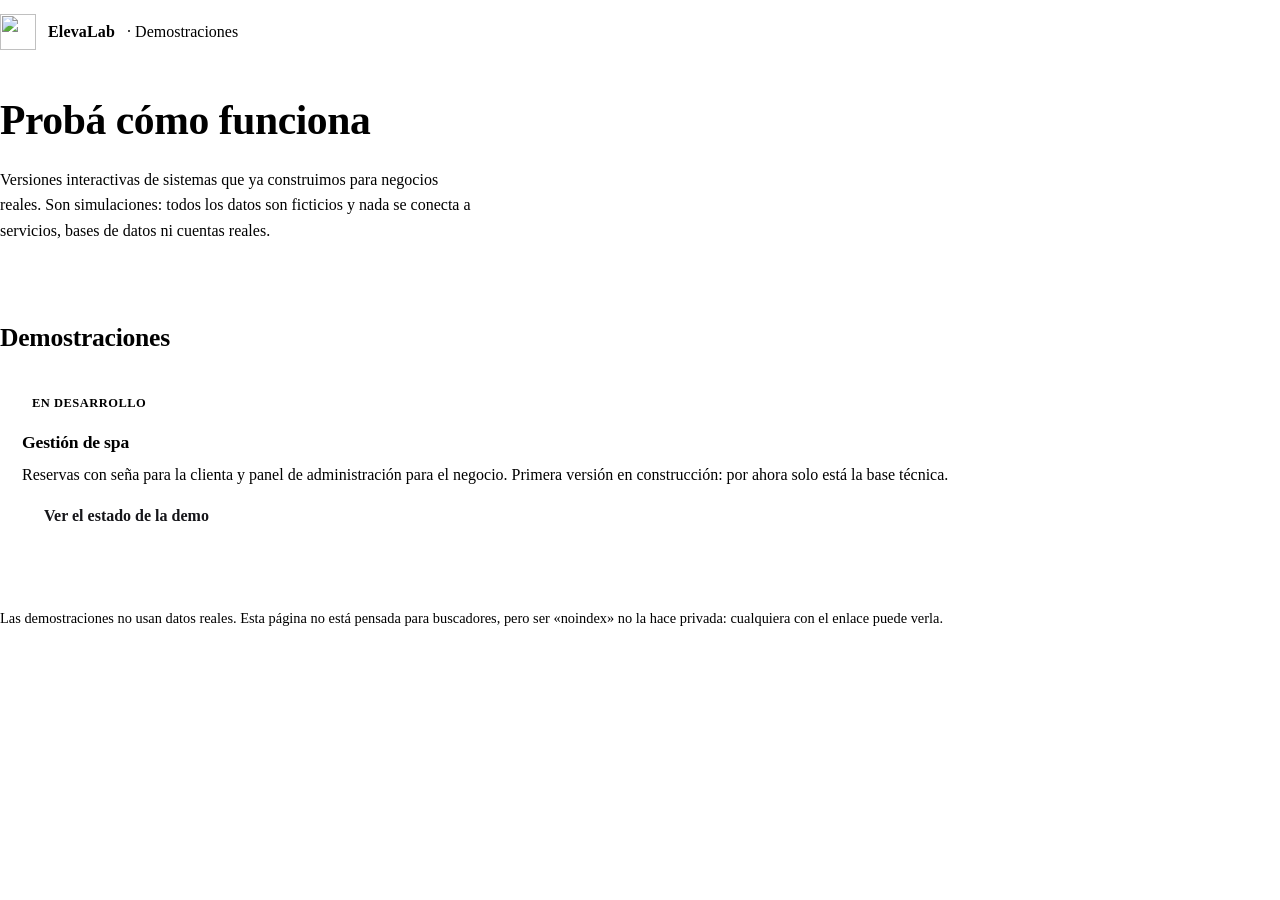
==== index.html @ 703a717d "Create index.html" ====
<!doctype html>
<html lang="es">
<head>
  <meta charset="utf-8">
  <meta name="viewport" content="width=device-width, initial-scale=1, viewport-fit=cover">
  <meta name="robots" content="noindex, nofollow">
  <title>Demostraciones · ElevaLab</title>
  <meta name="description" content="Demostraciones interactivas de sistemas de ElevaLab. Todos los datos son ficticios.">
  <meta name="theme-color" content="#0b0b0d">
  <link rel="icon" type="image/png" href="assets/img/logo-dorado-160.png">
  <link rel="stylesheet" href="assets/css/elevalab-tokens.css">
  <link rel="stylesheet" href="assets/css/base.css">
</head>
<body>
  <header class="cabecera">
    <div class="contenedor">
      <img src="assets/img/logo-dorado-160.png" width="36" height="36" alt="">
      <a class="marca" href="https://elevalab.com.ar/">ElevaLab</a>
      <span class="apagado">· Demostraciones</span>
    </div>
  </header>

  <main class="contenedor">
    <section class="seccion">
      <h1>Probá cómo funciona</h1>
      <p class="apagado" style="max-width:60ch">
        Versiones interactivas de sistemas que ya construimos para negocios reales. Son simulaciones:
        todos los datos son ficticios y nada se conecta a servicios, bases de datos ni cuentas reales.
      </p>
    </section>

    <section class="seccion" aria-labelledby="t-demos">
      <h2 id="t-demos">Demostraciones</h2>
      <div class="rejilla">
        <article class="tarjeta">
          <p><span class="etiqueta">En desarrollo</span></p>
          <h3>Gestión de spa</h3>
          <p class="apagado">
            Reservas con seña para la clienta y panel de administración para el negocio.
            Primera versión en construcción: por ahora solo está la base técnica.
          </p>
          <a class="btn btn-oro" href="spa/index.html">Ver el estado de la demo</a>
        </article>
      </div>
    </section>
  </main>

  <footer class="contenedor aviso-pie">
    Las demostraciones no usan datos reales. Esta página no está pensada para buscadores, pero ser «noindex» no la hace privada:
    cualquiera con el enlace puede verla.
  </footer>
</body>
</html>
---- assets/css/base.css ----
/* ElevaLab · base común de las demos (reinicio, tipografía, botones, tarjetas)
   Depende de: elevalab-tokens.css (cargarlo antes). */
*, *::before, *::after { box-sizing: border-box; }
html { -webkit-text-size-adjust: 100%; }
body {
  margin: 0; background: var(--negro); color: var(--texto);
  font-family: var(--fuente); font-size: 1rem; line-height: 1.6;
  padding-bottom: env(safe-area-inset-bottom, 0px);
}
img, svg { max-width: 100%; height: auto; }
h1, h2, h3 { line-height: 1.2; margin: 0 0 .5em; letter-spacing: -.01em; }
h1 { font-size: clamp(1.7rem, 5vw, 2.6rem); }
h2 { font-size: clamp(1.25rem, 3.4vw, 1.6rem); }
h3 { font-size: 1.1rem; }
p { margin: 0 0 1em; }
a { color: var(--oro); text-underline-offset: 3px; }
a:hover { color: var(--oro-claro); }
:focus-visible { outline: 2px solid var(--oro); outline-offset: 3px; border-radius: 4px; }
[hidden] { display: none !important; }
.sr-only { position: absolute; width: 1px; height: 1px; overflow: hidden; clip: rect(0 0 0 0); white-space: nowrap; }

.contenedor { width: 100%; max-width: var(--contenedor); margin: 0 auto; padding: 0 var(--pad); }
.seccion { padding: 32px 0; }
.apagado { color: var(--apagado); }
.pequeno { font-size: .9rem; }

.cabecera { border-bottom: 1px solid var(--linea); background: var(--carbon); }
.cabecera .contenedor { display: flex; align-items: center; gap: 12px; min-height: 64px; }
.cabecera img { width: 36px; height: 36px; }
.cabecera .marca { font-weight: 700; color: var(--texto); text-decoration: none; letter-spacing: .01em; }

.btn {
  display: inline-flex; align-items: center; justify-content: center; gap: 8px;
  min-height: var(--toque); padding: 0 22px; border-radius: 999px; cursor: pointer;
  font: inherit; font-weight: 600; text-decoration: none;
  border: 1px solid var(--linea); background: var(--carbon-2); color: var(--texto);
}
.btn:hover { border-color: var(--oro); color: var(--texto); }
.btn-oro { background: var(--oro); border-color: var(--oro); color: #16161a; }
.btn-oro:hover { background: var(--oro-claro); border-color: var(--oro-claro); color: #16161a; }
.btn[aria-disabled="true"] { opacity: .5; cursor: not-allowed; }

.tarjeta { background: var(--carbon); border: 1px solid var(--linea); border-radius: var(--radio); padding: 22px; }
.rejilla { display: grid; gap: 16px; grid-template-columns: repeat(auto-fit, minmax(min(100%, 300px), 1fr)); }
.etiqueta {
  display: inline-block; padding: 2px 10px; border-radius: 999px; font-size: .78rem; font-weight: 700;
  letter-spacing: .04em; text-transform: uppercase; border: 1px solid var(--oro); color: var(--oro);
}
.aviso-pie { border-top: 1px solid var(--linea); color: var(--apagado); font-size: .9rem; padding: 24px 0 32px; }

@media (prefers-reduced-motion: reduce) { * { animation: none !important; transition: none !important; scroll-behavior: auto !important; } }
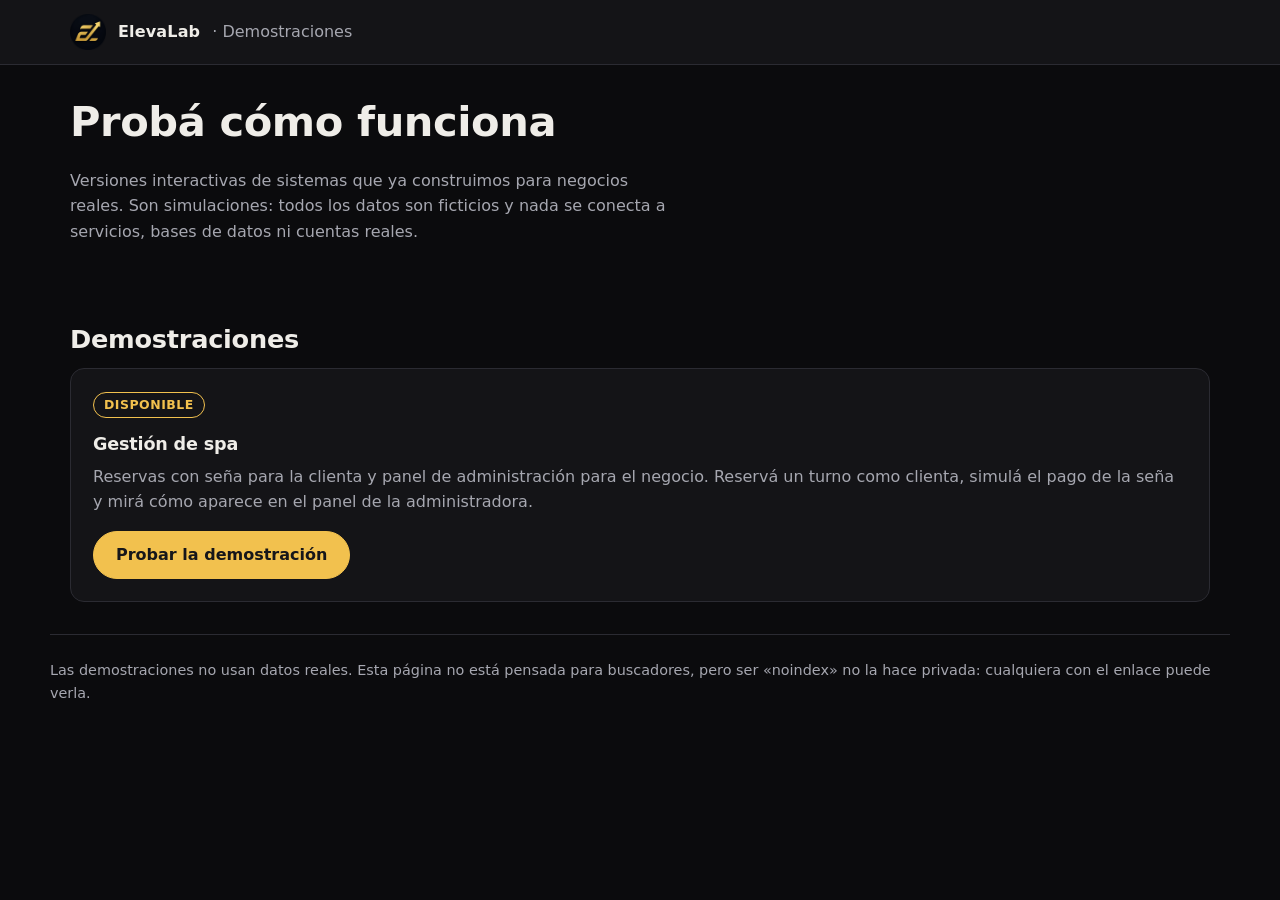
==== commit d470e657: "Update index.html" ====
--- a/index.html
+++ b/index.html
@@ -33,13 +33,13 @@
       <h2 id="t-demos">Demostraciones</h2>
       <div class="rejilla">
         <article class="tarjeta">
-          <p><span class="etiqueta">En desarrollo</span></p>
+          <p><span class="etiqueta">Disponible</span></p>
           <h3>Gestión de spa</h3>
           <p class="apagado">
             Reservas con seña para la clienta y panel de administración para el negocio.
-            Primera versión en construcción: por ahora solo está la base técnica.
+            Reservá un turno como clienta, simulá el pago de la seña y mirá cómo aparece en el panel de la administradora.
           </p>
-          <a class="btn btn-oro" href="spa/index.html">Ver el estado de la demo</a>
+          <a class="btn btn-oro" href="spa/index.html">Probar la demostración</a>
         </article>
       </div>
     </section>
--- a/assets/css/elevalab-tokens.css
+++ b/assets/css/elevalab-tokens.css
@@ -0,0 +1,31 @@
+/* ElevaLab · identidad visual (variables)
+   Copia propia de las variables de elevalab.com.ar (assets/css/style.css, rediseño V2).
+   Se duplican a propósito: así un cambio en la web institucional no rompe las demos.
+   Si la identidad de ElevaLab cambia, actualizar acá a mano.
+   Tipografía: la del sistema (sin Google Fonts ni archivos externos). */
+:root {
+  --negro: #0b0b0d;
+  --carbon: #141417;
+  --carbon-2: #1c1c21;
+  --linea: #2b2b32;
+  --blanco: #ffffff;
+  --texto: #efede8;
+  --apagado: #a6a7b0;
+  --oro: #f2c14e;
+  --oro-claro: #ffd980;
+  --oro-texto: #8a6200;
+  --claro: #f3f2ee;
+  --claro-texto: #16161a;
+  --claro-apagado: #55565e;
+  --claro-linea: #e2e0d8;
+  --ok: #7ad19b;
+  --error: #ff8f8f;
+
+  --fuente: system-ui, -apple-system, 'Segoe UI', Roboto, 'Helvetica Neue', Arial, sans-serif;
+  --fuente-mono: ui-monospace, SFMono-Regular, Menlo, Consolas, monospace;
+  --contenedor: 1180px;
+  --pad: 20px;
+  --radio: 14px;
+  --toque: 48px;
+  color-scheme: dark;
+}
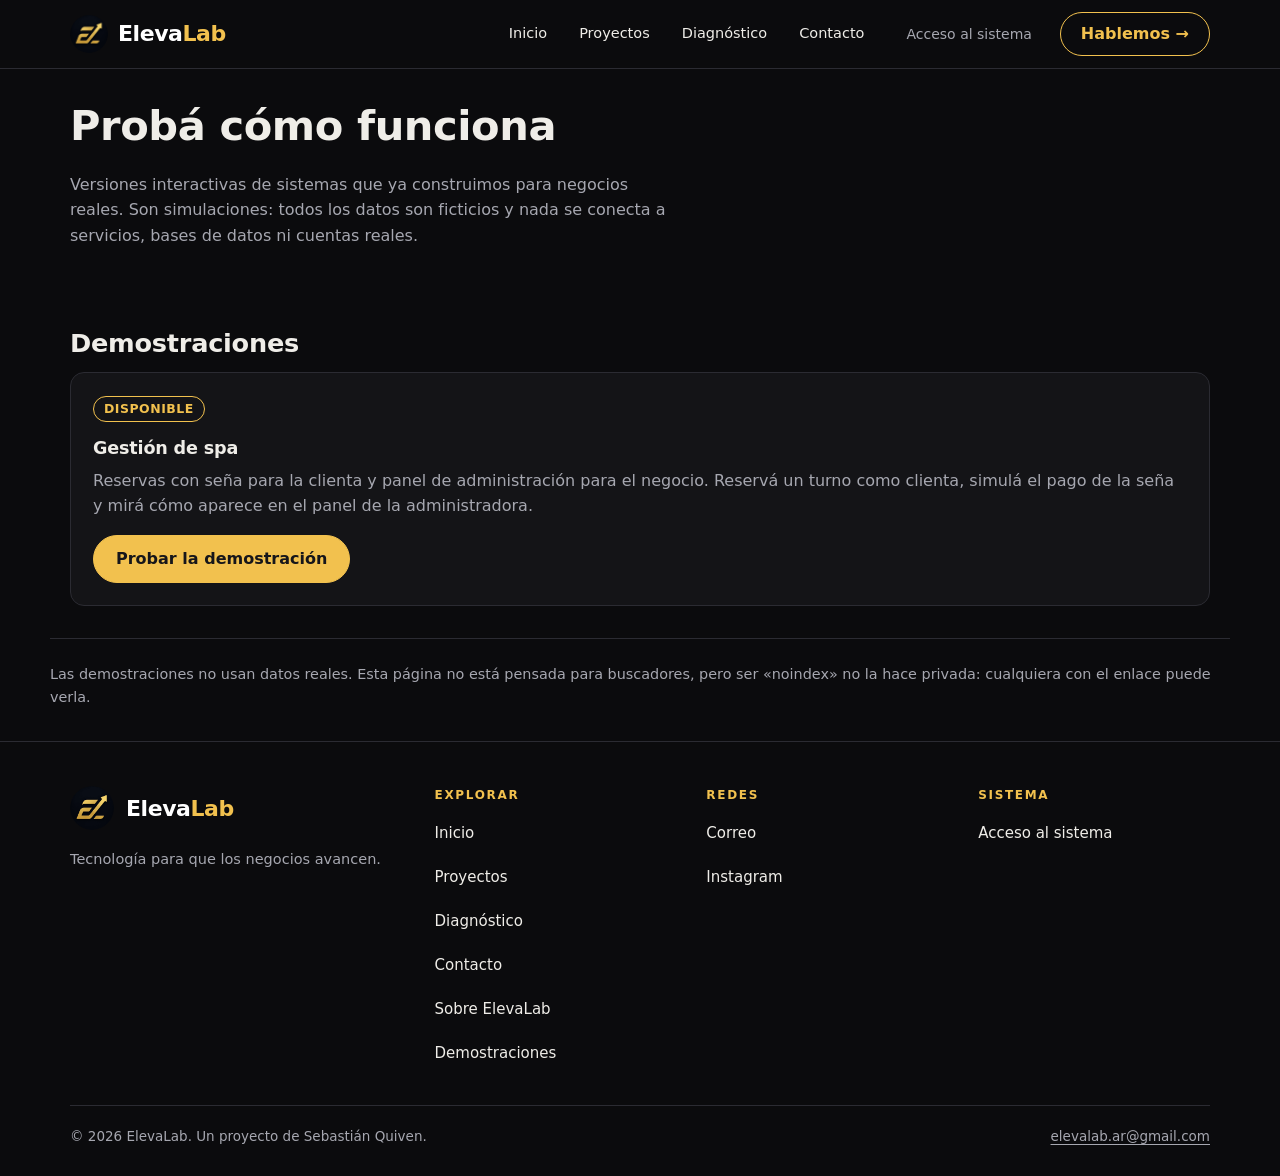
==== commit 6ddd9d38: "Update index.html" ====
--- a/index.html
+++ b/index.html
@@ -10,17 +10,12 @@
   <link rel="icon" type="image/png" href="assets/img/logo-dorado-160.png">
   <link rel="stylesheet" href="assets/css/elevalab-tokens.css">
   <link rel="stylesheet" href="assets/css/base.css">
+  <link rel="stylesheet" href="assets/css/sitio-elevalab.css">
 </head>
 <body>
-  <header class="cabecera">
-    <div class="contenedor">
-      <img src="assets/img/logo-dorado-160.png" width="36" height="36" alt="">
-      <a class="marca" href="https://elevalab.com.ar/">ElevaLab</a>
-      <span class="apagado">· Demostraciones</span>
-    </div>
-  </header>
+  <div id="sitio-cabecera"></div>
 
-  <main class="contenedor">
+  <main class="contenedor" id="contenido">
     <section class="seccion">
       <h1>Probá cómo funciona</h1>
       <p class="apagado" style="max-width:60ch">
@@ -45,9 +40,16 @@
     </section>
   </main>
 
-  <footer class="contenedor aviso-pie">
+  <div class="contenedor aviso-pie" role="region" aria-label="Aviso sobre las demostraciones">
     Las demostraciones no usan datos reales. Esta página no está pensada para buscadores, pero ser «noindex» no la hace privada:
     cualquiera con el enlace puede verla.
-  </footer>
+  </div>
+
+  <div id="sitio-pie"></div>
+
+  <script src="assets/js/sitio-elevalab.js"></script>
+  <script>
+    window.ElevaDemo.sitio.montar({ cabecera: 'sitio-cabecera', pie: 'sitio-pie', logo: 'assets/img/logo-dorado-160.png', demos: 'index.html', saltarA: 'contenido' });
+  </script>
 </body>
 </html>
--- a/assets/css/sitio-elevalab.css
+++ b/assets/css/sitio-elevalab.css
@@ -0,0 +1,47 @@
+/* ElevaLab · marco del sitio dentro de las demos (barra superior y pie)
+   Copia propia, con prefijo «sitio-», de las reglas de la barra y del pie de elevalab.com.ar
+   (elevalab-web/assets/css/style.css). Se duplica a propósito: así las demos no cargan nada de otro sitio.
+   Si cambia el aspecto de la barra o del pie de la web principal, actualizar acá a mano.
+   Depende de: assets/css/elevalab-tokens.css (cargarlo antes). */
+.sitio-skip { position: absolute; left: 12px; top: -80px; z-index: 100; background: var(--oro); color: #111; padding: 12px 16px; font-weight: 700; text-decoration: none; border-radius: 8px; }
+.sitio-skip:focus { top: 12px; }
+.sitio-contenedor { width: 100%; max-width: var(--contenedor); margin: 0 auto; padding: 0 var(--pad); }
+
+/* barra superior */
+.sitio-nav, .sitio-pie { font-family: var(--fuente); font-size: 16px; line-height: 1.6; color: var(--texto); background: var(--negro); }
+.sitio-nav { position: relative; z-index: 60; border-bottom: 1px solid var(--linea); }
+.sitio-nav .sitio-contenedor { display: flex; align-items: center; justify-content: space-between; min-height: 68px; }
+.sitio-marca { display: inline-flex; align-items: center; gap: 10px; text-decoration: none; font-size: 22px; font-weight: 700; letter-spacing: -0.02em; color: var(--blanco); min-height: var(--toque); }
+.sitio-marca img { display: block; width: 38px; height: 38px; border-radius: 50%; }
+.sitio-marca b, .sitio-pie-marca b { color: var(--oro); font-weight: 700; }
+.sitio-btn-menu { width: var(--toque); height: var(--toque); display: inline-flex; align-items: center; justify-content: center; background: transparent; color: var(--texto); border: 1.5px solid var(--linea); border-radius: 12px; cursor: pointer; }
+.sitio-btn-menu:hover { border-color: var(--oro); }
+.sitio-enlaces { display: none; position: absolute; left: 0; right: 0; top: 100%; background: var(--negro); border-bottom: 1px solid var(--linea); padding: 8px var(--pad) 24px; box-shadow: 0 24px 40px rgba(0, 0, 0, .5); }
+.sitio-enlaces.abierto { display: block; }
+.sitio-enlaces a { display: flex; align-items: center; min-height: 56px; font-size: 18px; font-weight: 600; text-decoration: none; color: var(--texto); border-bottom: 1px solid var(--linea); }
+.sitio-enlaces a.sitio-acceso { font-size: 15px; font-weight: 500; color: var(--apagado); }
+.sitio-enlaces a.sitio-cta { margin-top: 20px; justify-content: center; border: 0; min-height: 52px; font-size: 16px; color: var(--oro); }
+.sitio-nav :focus-visible, .sitio-pie :focus-visible, .sitio-skip:focus-visible { outline: 3px solid var(--oro); outline-offset: 3px; border-radius: 4px; }
+@media (min-width: 900px) {
+  .sitio-btn-menu { display: none; }
+  .sitio-enlaces { display: flex; position: static; align-items: center; gap: 4px; background: transparent; border: 0; box-shadow: none; padding: 0; }
+  .sitio-enlaces a { min-height: 44px; padding: 0 14px; font-size: 14.5px; font-weight: 500; border: 0; color: var(--texto); border-radius: 8px; }
+  .sitio-enlaces a:hover { color: var(--oro); }
+  .sitio-enlaces a.sitio-acceso { font-size: 14px; margin-left: 10px; color: var(--apagado); }
+  .sitio-enlaces a.sitio-cta { margin: 0 0 0 10px; padding: 0 20px; min-height: 44px; border: 1.5px solid var(--oro); color: var(--oro); border-radius: 999px; font-weight: 700; }
+  .sitio-enlaces a.sitio-cta:hover { background: rgba(242, 193, 78, .12); }
+}
+
+/* pie */
+.sitio-pie { border-top: 1px solid var(--linea); padding: 44px 0 28px; }
+.sitio-pie ul { list-style: none; margin: 0; padding: 0; }
+.sitio-pie-grid { display: grid; gap: 30px; }
+.sitio-pie-marca { display: inline-flex; align-items: center; gap: 12px; text-decoration: none; font-size: 22px; font-weight: 700; color: #fff; letter-spacing: -0.02em; }
+.sitio-pie-marca img { display: block; width: 44px; height: 44px; border-radius: 50%; }
+.sitio-pie-frase { margin: 10px 0 0; color: var(--apagado); font-size: 14.5px; }
+.sitio-pie-tit { margin: 0 0 6px; font-size: 12px; font-weight: 700; letter-spacing: .14em; text-transform: uppercase; color: var(--oro); line-height: 1.6; }
+.sitio-pie ul a { display: flex; align-items: center; min-height: 44px; color: var(--texto); text-decoration: none; font-size: 15px; }
+.sitio-pie ul a:hover { color: var(--oro); }
+.sitio-pie-base { display: flex; flex-direction: column; gap: 6px; margin-top: 30px; padding-top: 20px; border-top: 1px solid var(--linea); font-size: 13.5px; color: var(--apagado); }
+.sitio-pie-base a { color: var(--apagado); text-underline-offset: 3px; }
+@media (min-width: 800px) { .sitio-pie-grid { grid-template-columns: 1.4fr 1fr 1fr 1fr; gap: 40px; } .sitio-pie-base { flex-direction: row; justify-content: space-between; } }
